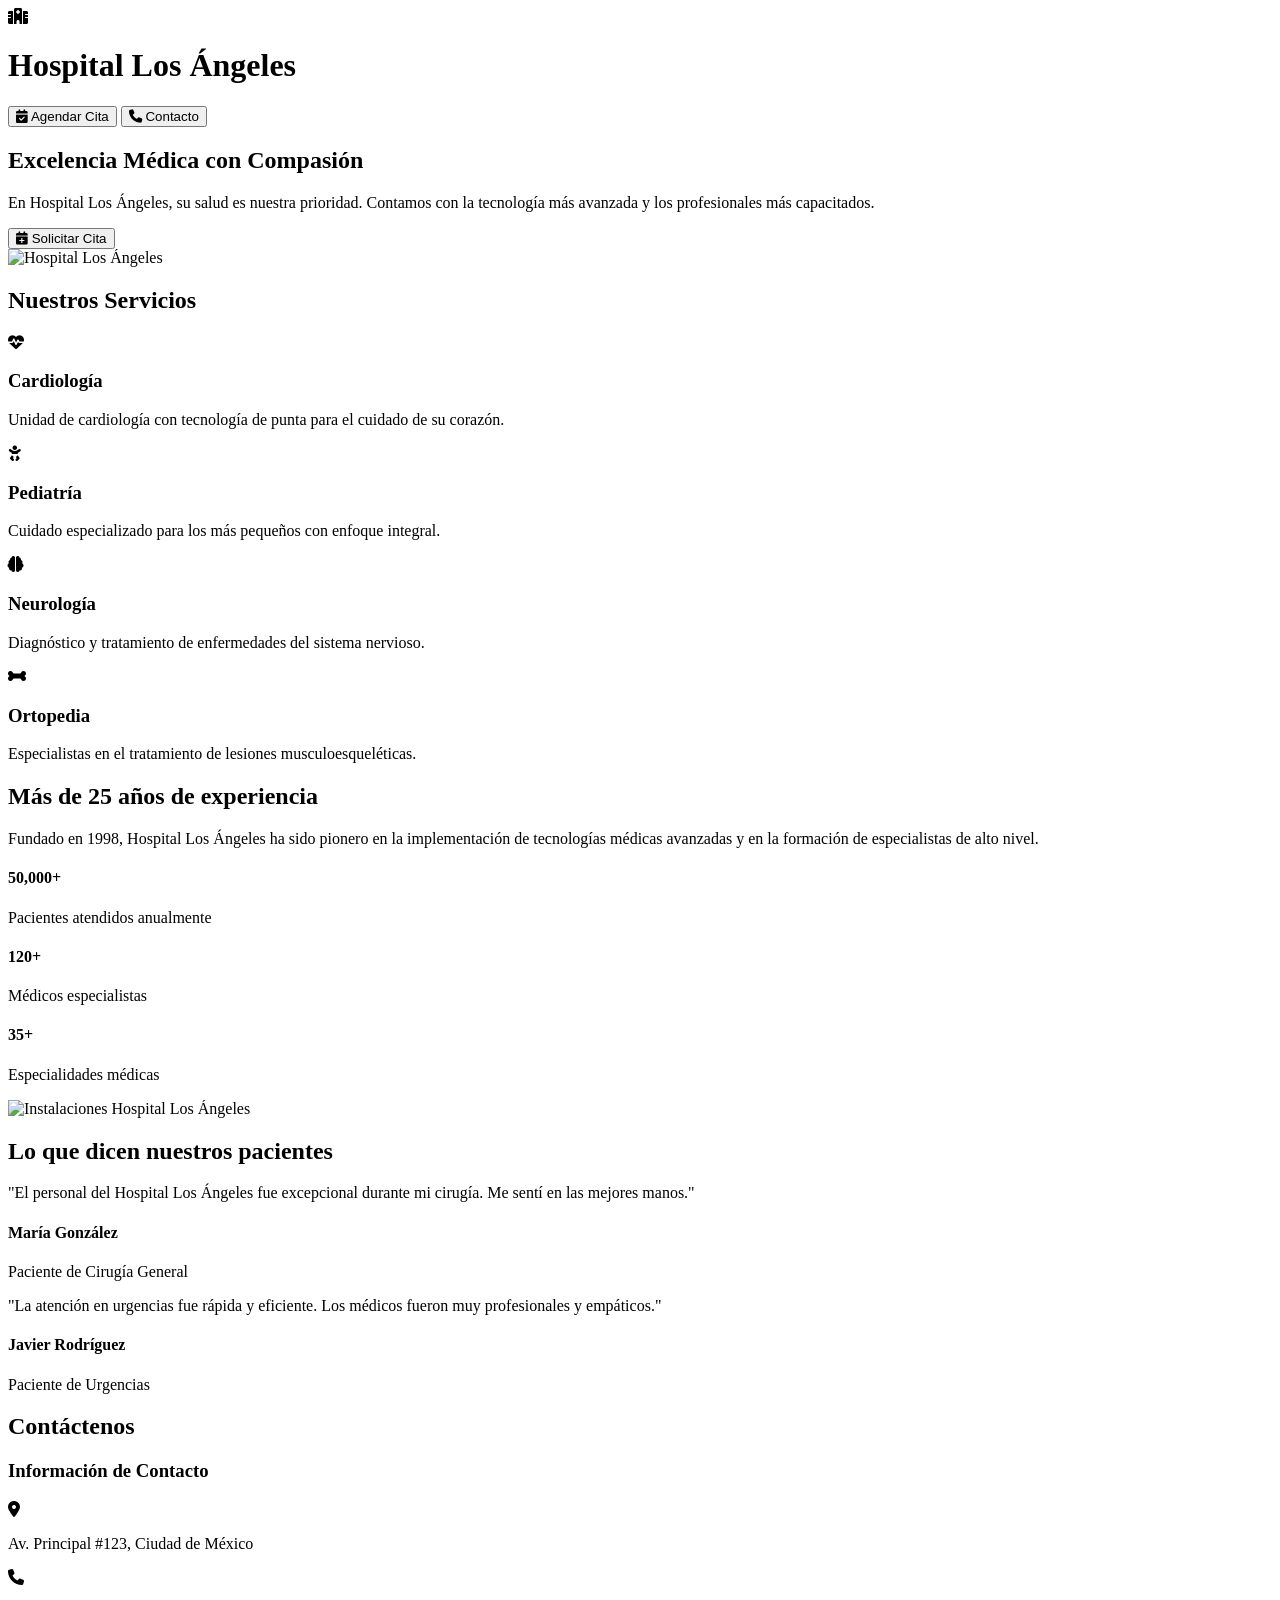
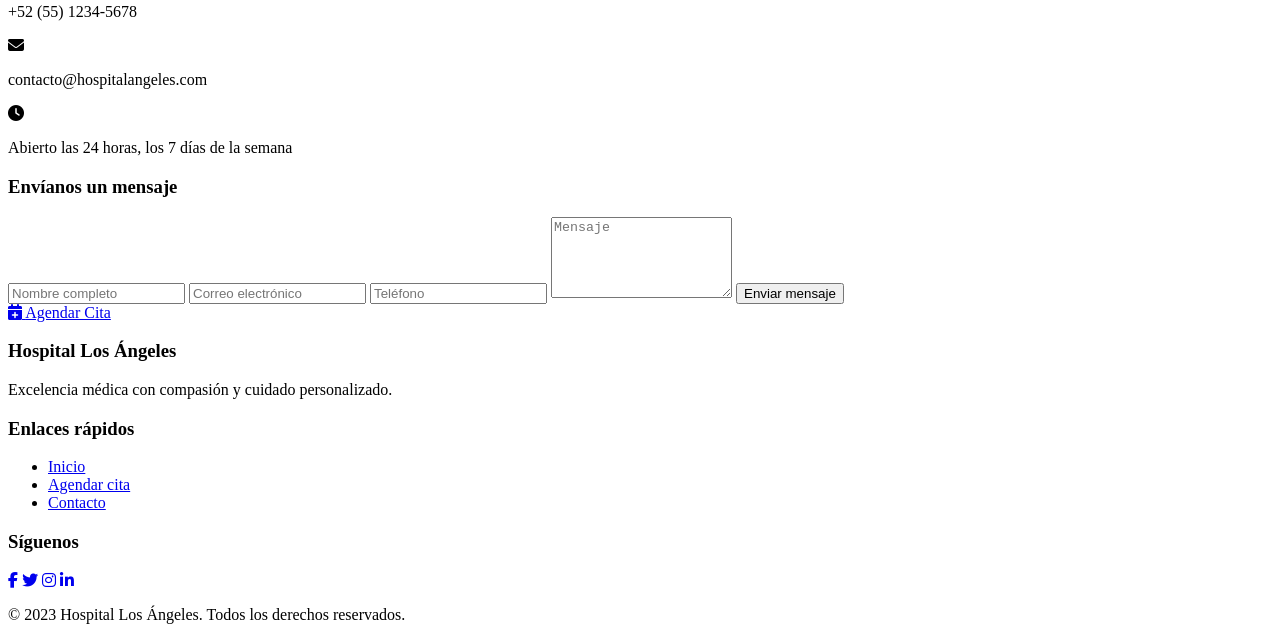
==== Proyecto-Citas-Medicas/index.html @ 39d58ac1 "primerCommit" ====
<!DOCTYPE html>
<html lang="es">
<head>
    <meta charset="UTF-8">
    <meta name="viewport" content="width=device-width, initial-scale=1.0">
    <title>Hospital Los Ángeles - Inicio</title>
    <link rel="stylesheet" href="https://cdnjs.cloudflare.com/ajax/libs/font-awesome/6.4.0/css/all.min.css">
    <link rel="stylesheet" href="css/styles.css">
    <link rel="stylesheet" href="css/home.css">
</head>
<body>
    <header class="fixed-header">
        <div class="header-content">
            <div class="logo">
                <i class="fas fa-hospital"></i>
                <h1>Hospital Los Ángeles</h1>
            </div>
            <div class="header-buttons">
                <button class="btn btn-outline" onclick="location.href='citas.html'">
                    <i class="fas fa-calendar-check"></i> Agendar Cita
                </button>
                <button class="btn btn-primary" onclick="location.href='#contact'">
                    <i class="fas fa-phone"></i> Contacto
                </button>
            </div>
        </div>
    </header>

    <main>
        <!-- Hero Section -->
        <section class="hero-section">
            <div class="hero-content">
                <h2>Excelencia Médica con Compasión</h2>
                <p>En Hospital Los Ángeles, su salud es nuestra prioridad. Contamos con la tecnología más avanzada y los profesionales más capacitados.</p>
                <button class="btn-hero" onclick="location.href='citas.html'">
                    <i class="fas fa-calendar-plus"></i> Solicitar Cita
                </button>
            </div>
            <div class="hero-image">
                <img src="assets/images/hospital-hero.jpg" alt="Hospital Los Ángeles">
            </div>
        </section>

        <!-- Services Section -->
        <section class="services-section">
            <h2>Nuestros Servicios</h2>
            <div class="services-grid">
                <div class="service-card">
                    <div class="service-icon">
                        <i class="fas fa-heartbeat"></i>
                    </div>
                    <h3>Cardiología</h3>
                    <p>Unidad de cardiología con tecnología de punta para el cuidado de su corazón.</p>
                </div>
                <div class="service-card">
                    <div class="service-icon">
                        <i class="fas fa-baby"></i>
                    </div>
                    <h3>Pediatría</h3>
                    <p>Cuidado especializado para los más pequeños con enfoque integral.</p>
                </div>
                <div class="service-card">
                    <div class="service-icon">
                        <i class="fas fa-brain"></i>
                    </div>
                    <h3>Neurología</h3>
                    <p>Diagnóstico y tratamiento de enfermedades del sistema nervioso.</p>
                </div>
                <div class="service-card">
                    <div class="service-icon">
                        <i class="fas fa-bone"></i>
                    </div>
                    <h3>Ortopedia</h3>
                    <p>Especialistas en el tratamiento de lesiones musculoesqueléticas.</p>
                </div>
            </div>
        </section>

        <!-- About Section -->
        <section class="about-section">
            <div class="about-content">
                <h2>Más de 25 años de experiencia</h2>
                <p>Fundado en 1998, Hospital Los Ángeles ha sido pionero en la implementación de tecnologías médicas avanzadas y en la formación de especialistas de alto nivel.</p>
                <div class="stats-container">
                    <div class="stat">
                        <h4>50,000+</h4>
                        <p>Pacientes atendidos anualmente</p>
                    </div>
                    <div class="stat">
                        <h4>120+</h4>
                        <p>Médicos especialistas</p>
                    </div>
                    <div class="stat">
                        <h4>35+</h4>
                        <p>Especialidades médicas</p>
                    </div>
                </div>
            </div>
            <div class="about-image">
                <img src="assets/images/hospital-building.jpg" alt="Instalaciones Hospital Los Ángeles">
            </div>
        </section>

        <!-- Testimonials Section -->
        <section class="testimonials-section">
            <h2>Lo que dicen nuestros pacientes</h2>
            <div class="testimonials-container">
                <div class="testimonial">
                    <div class="testimonial-content">
                        <p>"El personal del Hospital Los Ángeles fue excepcional durante mi cirugía. Me sentí en las mejores manos."</p>
                        <div class="testimonial-author">
                            <h4>María González</h4>
                            <p>Paciente de Cirugía General</p>
                        </div>
                    </div>
                </div>
                <div class="testimonial">
                    <div class="testimonial-content">
                        <p>"La atención en urgencias fue rápida y eficiente. Los médicos fueron muy profesionales y empáticos."</p>
                        <div class="testimonial-author">
                            <h4>Javier Rodríguez</h4>
                            <p>Paciente de Urgencias</p>
                        </div>
                    </div>
                </div>
            </div>
        </section>

        <!-- Contact Section -->
        <section id="contact" class="contact-section">
            <h2>Contáctenos</h2>
            <div class="contact-container">
                <div class="contact-info">
                    <h3>Información de Contacto</h3>
                    <div class="contact-item">
                        <i class="fas fa-map-marker-alt"></i>
                        <p>Av. Principal #123, Ciudad de México</p>
                    </div>
                    <div class="contact-item">
                        <i class="fas fa-phone"></i>
                        <p>+52 (55) 1234-5678</p>
                    </div>
                    <div class="contact-item">
                        <i class="fas fa-envelope"></i>
                        <p>contacto@hospitalangeles.com</p>
                    </div>
                    <div class="contact-item">
                        <i class="fas fa-clock"></i>
                        <p>Abierto las 24 horas, los 7 días de la semana</p>
                    </div>
                </div>
                <div class="contact-form">
                    <h3>Envíanos un mensaje</h3>
                    <form>
                        <input type="text" placeholder="Nombre completo" required>
                        <input type="email" placeholder="Correo electrónico" required>
                        <input type="tel" placeholder="Teléfono">
                        <textarea placeholder="Mensaje" rows="5" required></textarea>
                        <button type="submit">Enviar mensaje</button>
                    </form>
                </div>
            </div>
        </section>
    </main>

    <!-- Botón flotante para agendar cita -->
    <div class="floating-btn">
        <a href="citas.html">
            <i class="fas fa-calendar-plus"></i>
            <span>Agendar Cita</span>
        </a>
    </div>

    <footer>
        <div class="footer-content">
            <div class="footer-section">
                <h3>Hospital Los Ángeles</h3>
                <p>Excelencia médica con compasión y cuidado personalizado.</p>
            </div>
            <div class="footer-section">
                <h3>Enlaces rápidos</h3>
                <ul>
                    <li><a href="#">Inicio</a></li>
                    <li><a href="citas.html">Agendar cita</a></li>
                    <li><a href="#contact">Contacto</a></li>
                </ul>
            </div>
            <div class="footer-section">
                <h3>Síguenos</h3>
                <div class="social-icons">
                    <a href="#"><i class="fab fa-facebook-f"></i></a>
                    <a href="#"><i class="fab fa-twitter"></i></a>
                    <a href="#"><i class="fab fa-instagram"></i></a>
                    <a href="#"><i class="fab fa-linkedin-in"></i></a>
                </div>
            </div>
        </div>
        <div class="footer-bottom">
            <p>&copy; 2023 Hospital Los Ángeles. Todos los derechos reservados.</p>
        </div>
    </footer>

    <script src="js/scroll-animations.js"></script>
    <script src="js/main.js"></script>
</body>
</html>
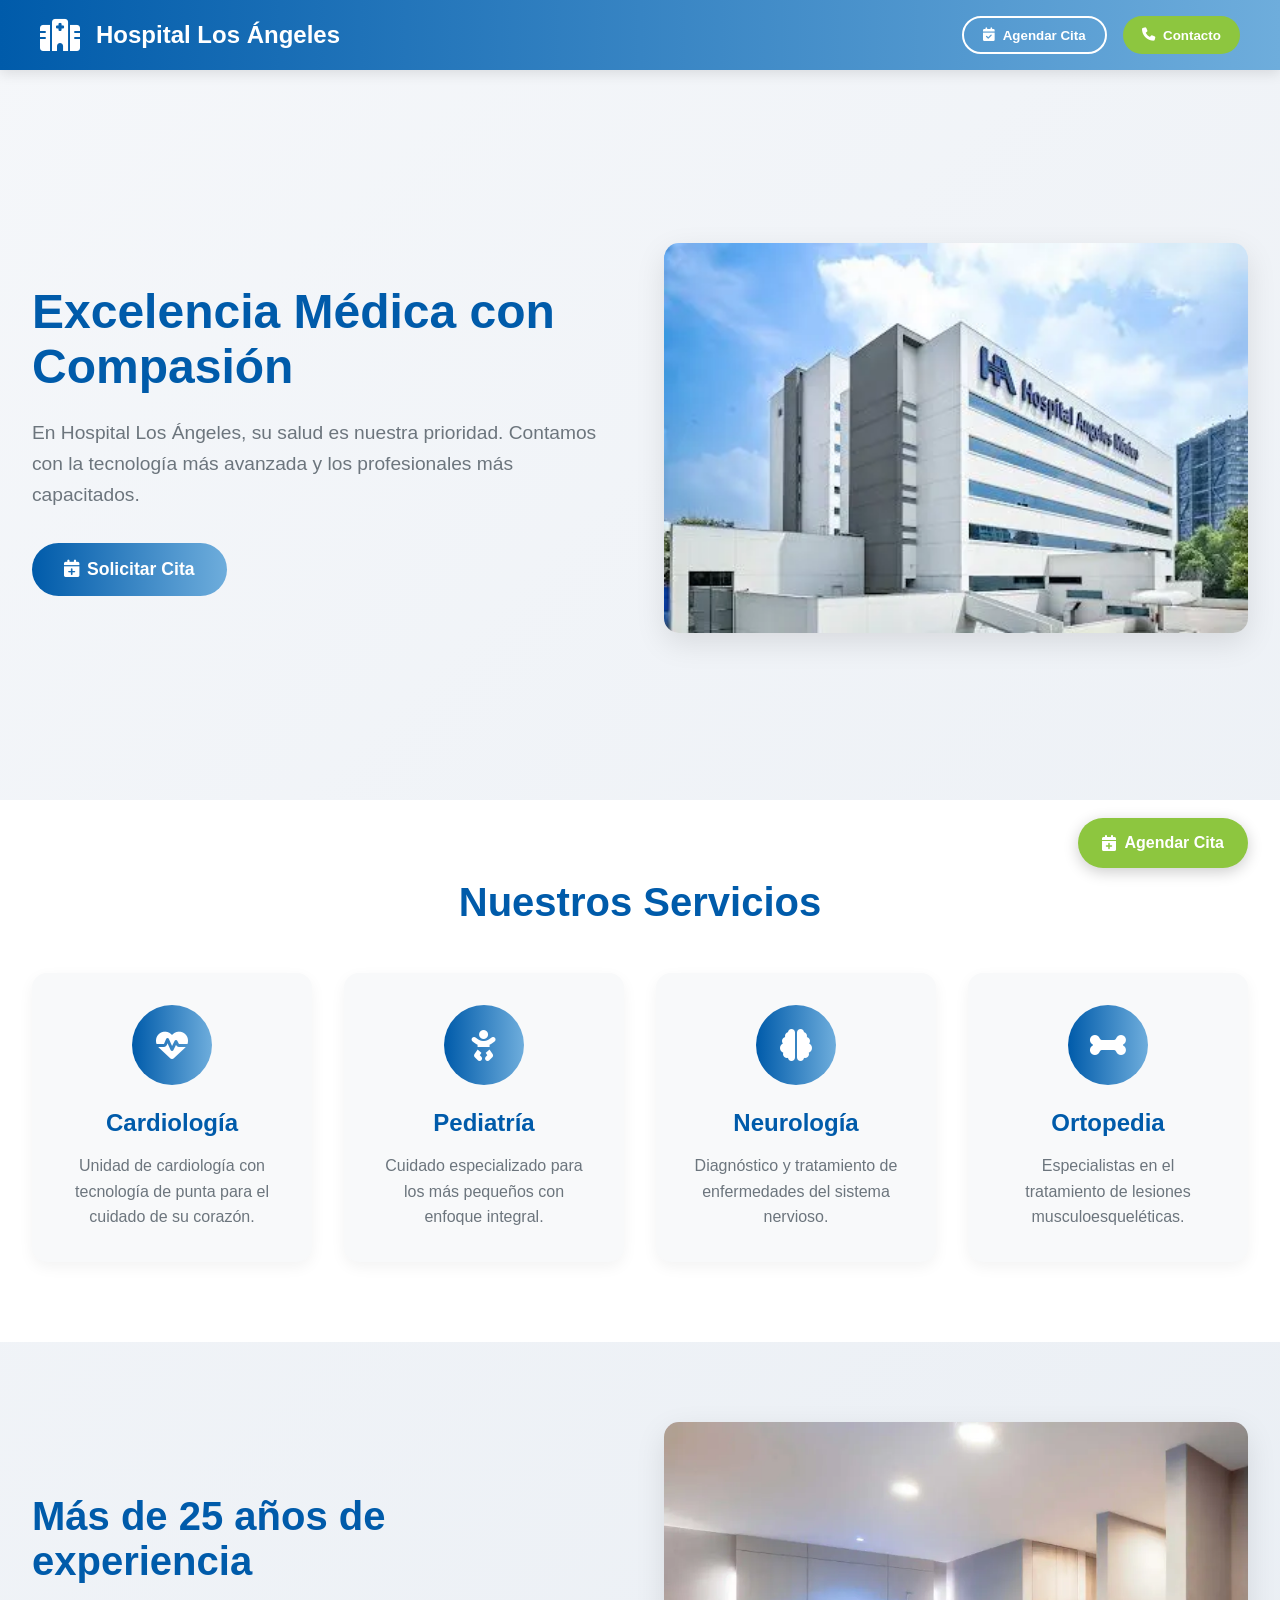
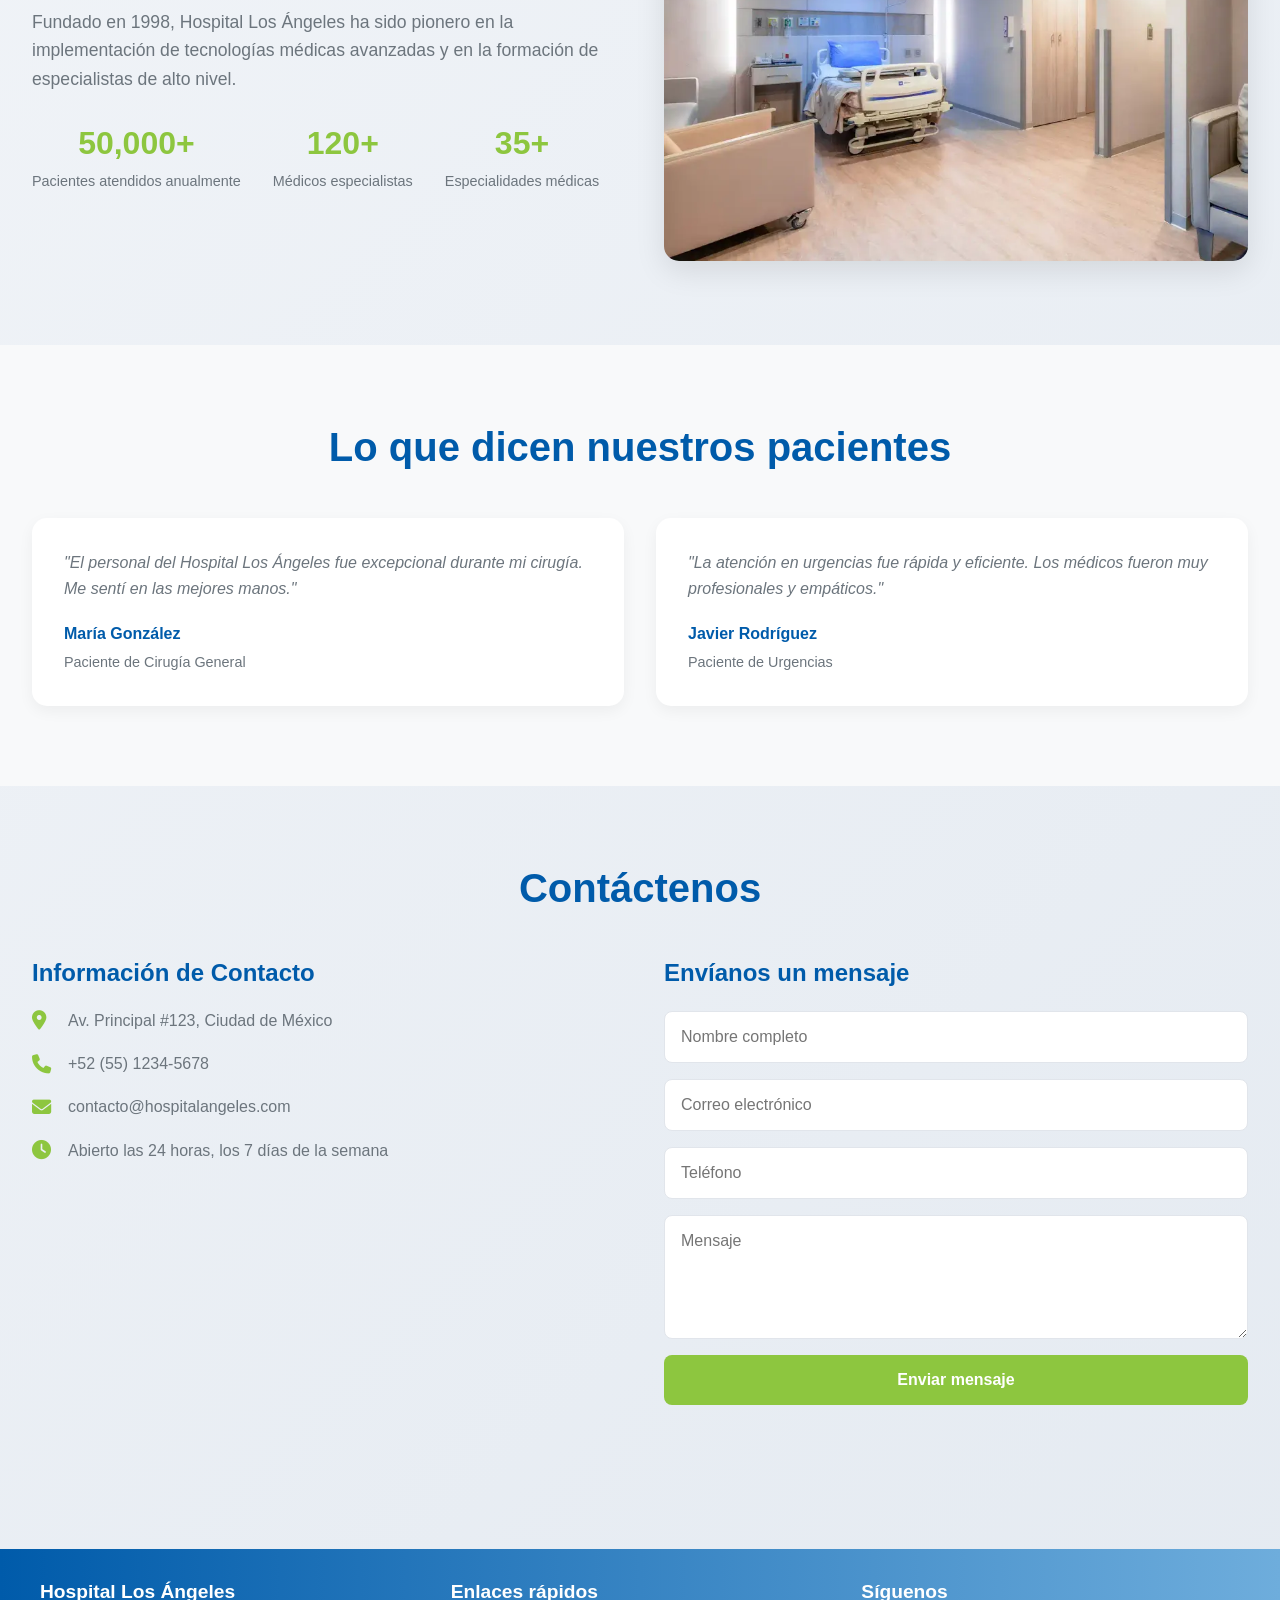
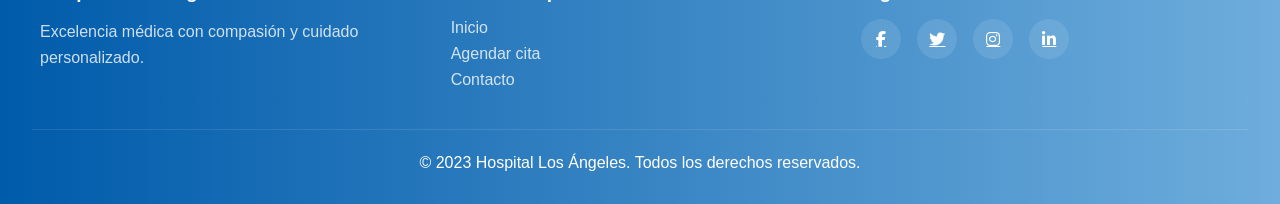
==== commit 57cd7839: "Segundo Commit" ====
--- a/Proyecto-Citas-Medicas/index.html
+++ b/Proyecto-Citas-Medicas/index.html
@@ -25,7 +25,6 @@
             </div>
         </div>
     </header>
-
     <main>
         <!-- Hero Section -->
         <section class="hero-section">
@@ -40,7 +39,6 @@
                 <img src="assets/images/hospital-hero.jpg" alt="Hospital Los Ángeles">
             </div>
         </section>
-
         <!-- Services Section -->
         <section class="services-section">
             <h2>Nuestros Servicios</h2>
@@ -75,7 +73,6 @@
                 </div>
             </div>
         </section>
-
         <!-- About Section -->
         <section class="about-section">
             <div class="about-content">
@@ -100,7 +97,6 @@
                 <img src="assets/images/hospital-building.jpg" alt="Instalaciones Hospital Los Ángeles">
             </div>
         </section>
-
         <!-- Testimonials Section -->
         <section class="testimonials-section">
             <h2>Lo que dicen nuestros pacientes</h2>
@@ -125,7 +121,6 @@
                 </div>
             </div>
         </section>
-
         <!-- Contact Section -->
         <section id="contact" class="contact-section">
             <h2>Contáctenos</h2>
@@ -162,7 +157,6 @@
             </div>
         </section>
     </main>
-
     <!-- Botón flotante para agendar cita -->
     <div class="floating-btn">
         <a href="citas.html">
@@ -170,7 +164,6 @@
             <span>Agendar Cita</span>
         </a>
     </div>
-
     <footer>
         <div class="footer-content">
             <div class="footer-section">
@@ -199,7 +192,6 @@
             <p>&copy; 2023 Hospital Los Ángeles. Todos los derechos reservados.</p>
         </div>
     </footer>
-
     <script src="js/scroll-animations.js"></script>
     <script src="js/main.js"></script>
 </body>
--- a/Proyecto-Citas-Medicas/css/styles.css
+++ b/Proyecto-Citas-Medicas/css/styles.css
@@ -0,0 +1,209 @@
+:root {
+    --primary: #005baa;
+    --secondary: #8dc63f;
+    --accent: #6eaddc;
+    --light: #f8f9fa;
+    --dark: #343a40;
+    --gray: #6c757d;
+    --success: #28a745;
+    --danger: #dc3545;
+    --warning: #ffc107;
+    --info: #17a2b8;
+}
+* {
+    margin: 0;
+    padding: 0;
+    box-sizing: border-box;
+    font-family: 'Segoe UI', Tahoma, Geneva, Verdana, sans-serif;
+}
+body {
+    background: linear-gradient(135deg, #f5f7fa 0%, #e4eaf1 100%);
+    color: var(--dark);
+    min-height: 100vh;
+}
+/* Header fijo */
+.fixed-header {
+    position: fixed;
+    top: 0;
+    left: 0;
+    width: 100%;
+    background: linear-gradient(to right, var(--primary), var(--accent));
+    color: white;
+    padding: 1rem 2rem;
+    box-shadow: 0 4px 12px rgba(0, 0, 0, 0.1);
+    z-index: 1000;
+}
+.header-content {
+    display: flex;
+    justify-content: space-between;
+    align-items: center;
+    max-width: 1200px;
+    margin: 0 auto;
+}
+.logo {
+    display: flex;
+    align-items: center;
+    gap: 1rem;
+}
+.logo i {
+    font-size: 2rem;
+    color: white;
+    animation: pulse 2s infinite;
+}
+.logo h1 {
+    font-size: 1.5rem;
+    font-weight: 700;
+}
+.header-buttons {
+    display: flex;
+    gap: 1rem;
+}
+.btn {
+    padding: 0.6rem 1.2rem;
+    border: none;
+    border-radius: 50px;
+    font-weight: 600;
+    cursor: pointer;
+    transition: all 0.3s ease;
+    display: inline-flex;
+    align-items: center;
+    gap: 0.5rem;
+}
+.btn-primary {
+    background-color: var(--secondary);
+    color: white;
+}
+.btn-primary:hover {
+    background-color: #7bb33a;
+    transform: translateY(-3px);
+    box-shadow: 0 4px 8px rgba(0, 0, 0, 0.1);
+}
+.btn-outline {
+    background-color: transparent;
+    border: 2px solid white;
+    color: white;
+}
+.btn-outline:hover {
+    background-color: white;
+    color: var(--primary);
+    transform: translateY(-3px);
+    box-shadow: 0 4px 8px rgba(0, 0, 0, 0.1);
+}
+/* Botón flotante */
+.floating-btn {
+    position: fixed;
+    bottom: 2rem;
+    right: 2rem;
+    z-index: 999;
+}
+.floating-btn a {
+    display: flex;
+    align-items: center;
+    gap: 0.5rem;
+    background: var(--secondary);
+    color: white;
+    padding: 1rem 1.5rem;
+    border-radius: 50px;
+    text-decoration: none;
+    font-weight: 600;
+    box-shadow: 0 4px 15px rgba(0, 0, 0, 0.2);
+    transition: all 0.3s ease;
+}
+.floating-btn a:hover {
+    transform: translateY(-3px);
+    box-shadow: 0 8px 20px rgba(0, 0, 0, 0.3);
+}
+/* Footer */
+footer {
+    background: linear-gradient(to right, var(--primary), var(--accent));
+    color: white;
+    text-align: center;
+    padding: 2rem;
+    margin-top: 4rem;
+}
+.footer-content {
+    max-width: 1200px;
+    margin: 0 auto;
+}
+/* Animaciones */
+@keyframes pulse {
+    0% { transform: scale(1); }
+    50% { transform: scale(1.05); }
+    100% { transform: scale(1); }
+}
+@keyframes fadeIn {
+    from { opacity: 0; }
+    to { opacity: 1; }
+}
+@keyframes slideUp {
+    from { 
+        opacity: 0;
+        transform: translateY(20px);
+    }
+    to { 
+        opacity: 1;
+        transform: translateY(0);
+    }
+}
+@keyframes slideInLeft {
+    from {
+        opacity: 0;
+        transform: translateX(-50px);
+    }
+    to {
+        opacity: 1;
+        transform: translateX(0);
+    }
+}
+@keyframes slideInRight {
+    from {
+        opacity: 0;
+        transform: translateX(50px);
+    }
+    to {
+        opacity: 1;
+        transform: translateX(0);
+    }
+}
+/* Efectos de clic */
+.clickable {
+    transition: transform 0.2s ease;
+}
+.clickable:active {
+    transform: scale(0.97);
+}
+/* Utilidades */
+.container {
+    max-width: 1200px;
+    margin: 2rem auto;
+    padding: 0 1.5rem;
+}
+/* Responsive */
+@media (max-width: 768px) {
+    .header-content {
+        flex-direction: column;
+        gap: 1rem;
+    }
+    
+    .logo h1 {
+        font-size: 1.2rem;
+    }
+    
+    .header-buttons {
+        width: 100%;
+        justify-content: center;
+    }
+    
+    .floating-btn {
+        bottom: 1rem;
+        right: 1rem;
+    }
+    
+    .floating-btn a span {
+        display: none;
+    }
+    
+    .floating-btn a {
+        padding: 1rem;
+    }
+}
--- a/Proyecto-Citas-Medicas/css/home.css
+++ b/Proyecto-Citas-Medicas/css/home.css
@@ -0,0 +1,372 @@
+/* Ajuste para el header fijo */
+main {
+    margin-top: 80px;
+}
+/* Hero Section */
+.hero-section {
+    display: flex;
+    align-items: center;
+    min-height: 80vh;
+    padding: 2rem;
+    gap: 3rem;
+}
+.hero-content {
+    flex: 1;
+    animation: slideInLeft 1s ease;
+}
+.hero-content h2 {
+    font-size: 3rem;
+    color: var(--primary);
+    margin-bottom: 1.5rem;
+}
+.hero-content p {
+    font-size: 1.2rem;
+    color: var(--gray);
+    margin-bottom: 2rem;
+    line-height: 1.6;
+}
+.btn-hero {
+    background: linear-gradient(to right, var(--primary), var(--accent));
+    color: white;
+    padding: 1rem 2rem;
+    border: none;
+    border-radius: 50px;
+    font-size: 1.1rem;
+    font-weight: 600;
+    cursor: pointer;
+    transition: all 0.3s ease;
+    display: inline-flex;
+    align-items: center;
+    gap: 0.5rem;
+}
+.btn-hero:hover {
+    transform: translateY(-3px);
+    box-shadow: 0 8px 20px rgba(0, 91, 170, 0.3);
+}
+.hero-image {
+    flex: 1;
+    animation: slideInRight 1s ease;
+}
+.hero-image img {
+    width: 100%;
+    border-radius: 15px;
+    box-shadow: 0 10px 30px rgba(0, 0, 0, 0.1);
+}
+/* Services Section */
+.services-section {
+    padding: 5rem 2rem;
+    background-color: white;
+}
+.services-section h2 {
+    text-align: center;
+    font-size: 2.5rem;
+    color: var(--primary);
+    margin-bottom: 3rem;
+}
+.services-grid {
+    display: grid;
+    grid-template-columns: repeat(auto-fit, minmax(250px, 1fr));
+    gap: 2rem;
+}
+.service-card {
+    background: var(--light);
+    border-radius: 15px;
+    padding: 2rem;
+    text-align: center;
+    transition: all 0.3s ease;
+    box-shadow: 0 5px 15px rgba(0, 0, 0, 0.05);
+}
+.service-card:hover {
+    transform: translateY(-10px);
+    box-shadow: 0 15px 30px rgba(0, 0, 0, 0.1);
+}
+.service-icon {
+    width: 80px;
+    height: 80px;
+    background: linear-gradient(to right, var(--primary), var(--accent) );
+    border-radius: 50%;
+    display: flex;
+    align-items: center;
+    justify-content: center;
+    margin: 0 auto 1.5rem;
+}
+.service-icon i {
+    font-size: 2rem;
+    color: white;
+}
+.service-card h3 {
+    font-size: 1.5rem;
+    color: var(--primary);
+    margin-bottom: 1rem;
+}
+.service-card p {
+    color: var(--gray);
+    line-height: 1.6;
+}
+/* About Section */
+.about-section {
+    display: flex;
+    align-items: center;
+    padding: 5rem 2rem;
+    gap: 3rem;
+}
+.about-content {
+    flex: 1;
+}
+.about-content h2 {
+    font-size: 2.5rem;
+    color: var(--primary);
+    margin-bottom: 1.5rem;
+}
+.about-content p {
+    font-size: 1.1rem;
+    color: var(--gray);
+    line-height: 1.6;
+    margin-bottom: 2rem;
+}
+.stats-container {
+    display: flex;
+    gap: 2rem;
+}
+.stat {
+    text-align: center;
+}
+.stat h4 {
+    font-size: 2rem;
+    color: var(--secondary);
+    margin-bottom: 0.5rem;
+}
+.stat p {
+    font-size: 0.9rem;
+    color: var(--gray);
+    margin: 0;
+}
+.about-image {
+    flex: 1;
+}
+.about-image img {
+    width: 100%;
+    border-radius: 15px;
+    box-shadow: 0 10px 30px rgba(0, 0, 0, 0.1);
+}
+/* Testimonials Section */
+.testimonials-section {
+    padding: 5rem 2rem;
+    background: var(--light);
+}
+.testimonials-section h2 {
+    text-align: center;
+    font-size: 2.5rem;
+    color: var(--primary);
+    margin-bottom: 3rem;
+}
+.testimonials-container {
+    display: grid;
+    grid-template-columns: repeat(auto-fit, minmax(300px, 1fr));
+    gap: 2rem;
+}
+.testimonial {
+    background: white;
+    border-radius: 15px;
+    padding: 2rem;
+    box-shadow: 0 5px 15px rgba(0, 0, 0, 0.05);
+}
+.testimonial-content {
+    position: relative;
+}
+.testimonial-content p {
+    font-style: italic;
+    color: var(--gray);
+    line-height: 1.6;
+    margin-bottom: 1.5rem;
+}
+.testimonial-author h4 {
+    color: var(--primary);
+    margin-bottom: 0.5rem;
+}
+.testimonial-author p {
+    color: var(--gray);
+    font-size: 0.9rem;
+    margin: 0;
+    font-style: normal;
+}
+/* Contact Section */
+.contact-section {
+    padding: 5rem 2rem;
+}
+.contact-section h2 {
+    text-align: center;
+    font-size: 2.5rem;
+    color: var(--primary);
+    margin-bottom: 3rem;
+}
+.contact-container {
+    display: grid;
+    grid-template-columns: repeat(auto-fit, minmax(300px, 1fr));
+    gap: 3rem;
+}
+.contact-info h3 {
+    font-size: 1.5rem;
+    color: var(--primary);
+    margin-bottom: 1.5rem;
+}
+.contact-item {
+    display: flex;
+    align-items: center;
+    margin-bottom: 1.5rem;
+    gap: 1rem;
+}
+.contact-item i {
+    font-size: 1.2rem;
+    color: var(--secondary);
+    width: 20px;
+}
+.contact-item p {
+    color: var(--gray);
+    margin: 0;
+}
+.contact-form h3 {
+    font-size: 1.5rem;
+    color: var(--primary);
+    margin-bottom: 1.5rem;
+}
+.contact-form form {
+    display: flex;
+    flex-direction: column;
+    gap: 1rem;
+}
+.contact-form input,
+.contact-form textarea {
+    padding: 1rem;
+    border: 1px solid #e1e5eb;
+    border-radius: 8px;
+    font-size: 1rem;
+}
+.contact-form button {
+    background: var(--secondary);
+    color: white;
+    border: none;
+    padding: 1rem;
+    border-radius: 8px;
+    font-size: 1rem;
+    font-weight: 600;
+    cursor: pointer;
+    transition: all 0.3s ease;
+}
+.contact-form button:hover {
+    background: #7bb33a;
+}
+/* Footer mejorado */
+.footer-content {
+    display: grid;
+    grid-template-columns: repeat(auto-fit, minmax(250px, 1fr));
+    gap: 2rem;
+    text-align: left;
+    margin-bottom: 2rem;
+}
+.footer-section h3 {
+    font-size: 1.2rem;
+    margin-bottom: 1rem;
+    color: white;
+}
+.footer-section p {
+    color: rgba(255, 255, 255, 0.8);
+    line-height: 1.6;
+}
+.footer-section ul {
+    list-style: none;
+}
+.footer-section ul li {
+    margin-bottom: 0.5rem;
+}
+.footer-section ul li a {
+    color: rgba(255, 255, 255, 0.8);
+    text-decoration: none;
+    transition: color 0.3s ease;
+}
+.footer-section ul li a:hover {
+    color: white;
+}
+.social-icons {
+    display: flex;
+    gap: 1rem;
+}
+.social-icons a {
+    display: flex;
+    align-items: center;
+    justify-content: center;
+    width: 40px;
+    height: 40px;
+    background: rgba(255, 255, 255, 0.1);
+    border-radius: 50%;
+    color: white;
+    transition: all 0.3s ease;
+}
+.social-icons a:hover {
+    background: var(--secondary);
+    transform: translateY(-3px);
+}
+.footer-bottom {
+    border-top: 1px solid rgba(255, 255, 255, 0.1);
+    padding-top: 1.5rem;
+}
+/* Animaciones al hacer scroll */
+.fade-in {
+    opacity: 0;
+    transform: translateY(20px);
+    transition: opacity 0.6s ease, transform 0.6s ease;
+}
+.fade-in.visible {
+    opacity: 1;
+    transform: translateY(0);
+}
+.slide-in-left {
+    opacity: 0;
+    transform: translateX(-50px);
+    transition: opacity 0.6s ease, transform 0.6s ease;
+}
+.slide-in-left.visible {
+    opacity: 1;
+    transform: translateX(0);
+}
+.slide-in-right {
+    opacity: 0;
+    transform: translateX(50px);
+    transition: opacity 0.6s ease, transform 0.6s ease;
+}
+.slide-in-right.visible {
+    opacity: 1;
+    transform: translateX(0);
+}
+/* Responsive para página de inicio */
+@media (max-width: 968px) {
+    .hero-section {
+        flex-direction: column;
+        text-align: center;
+    }
+    
+    .hero-content h2 {
+        font-size: 2.5rem;
+    }
+    
+    .about-section {
+        flex-direction: column;
+    }
+    
+    .stats-container {
+        flex-direction: column;
+        gap: 1rem;
+    }
+}
+@media (max-width: 768px) {
+    .hero-content h2 {
+        font-size: 2rem;
+    }
+    
+    .services-section h2,
+    .about-content h2,
+    .testimonials-section h2,
+    .contact-section h2 {
+        font-size: 2rem;
+    }
+}
